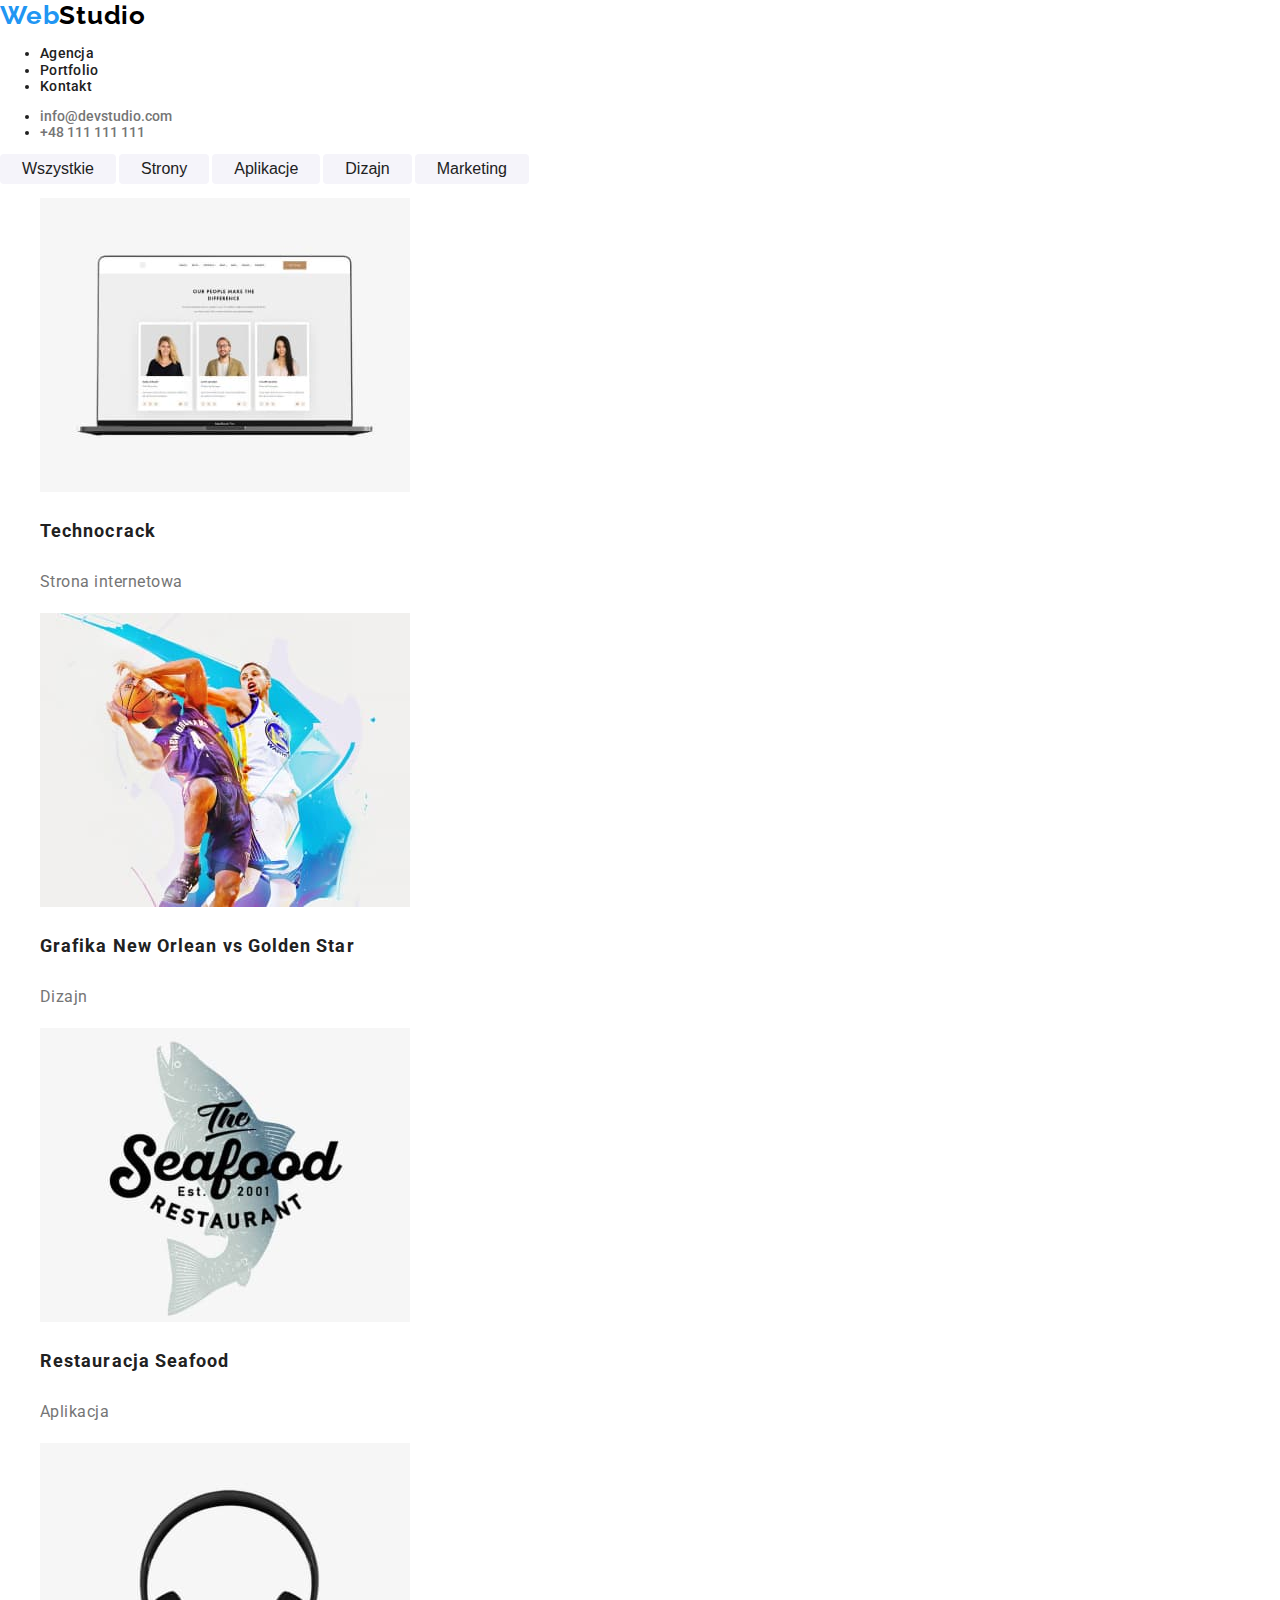
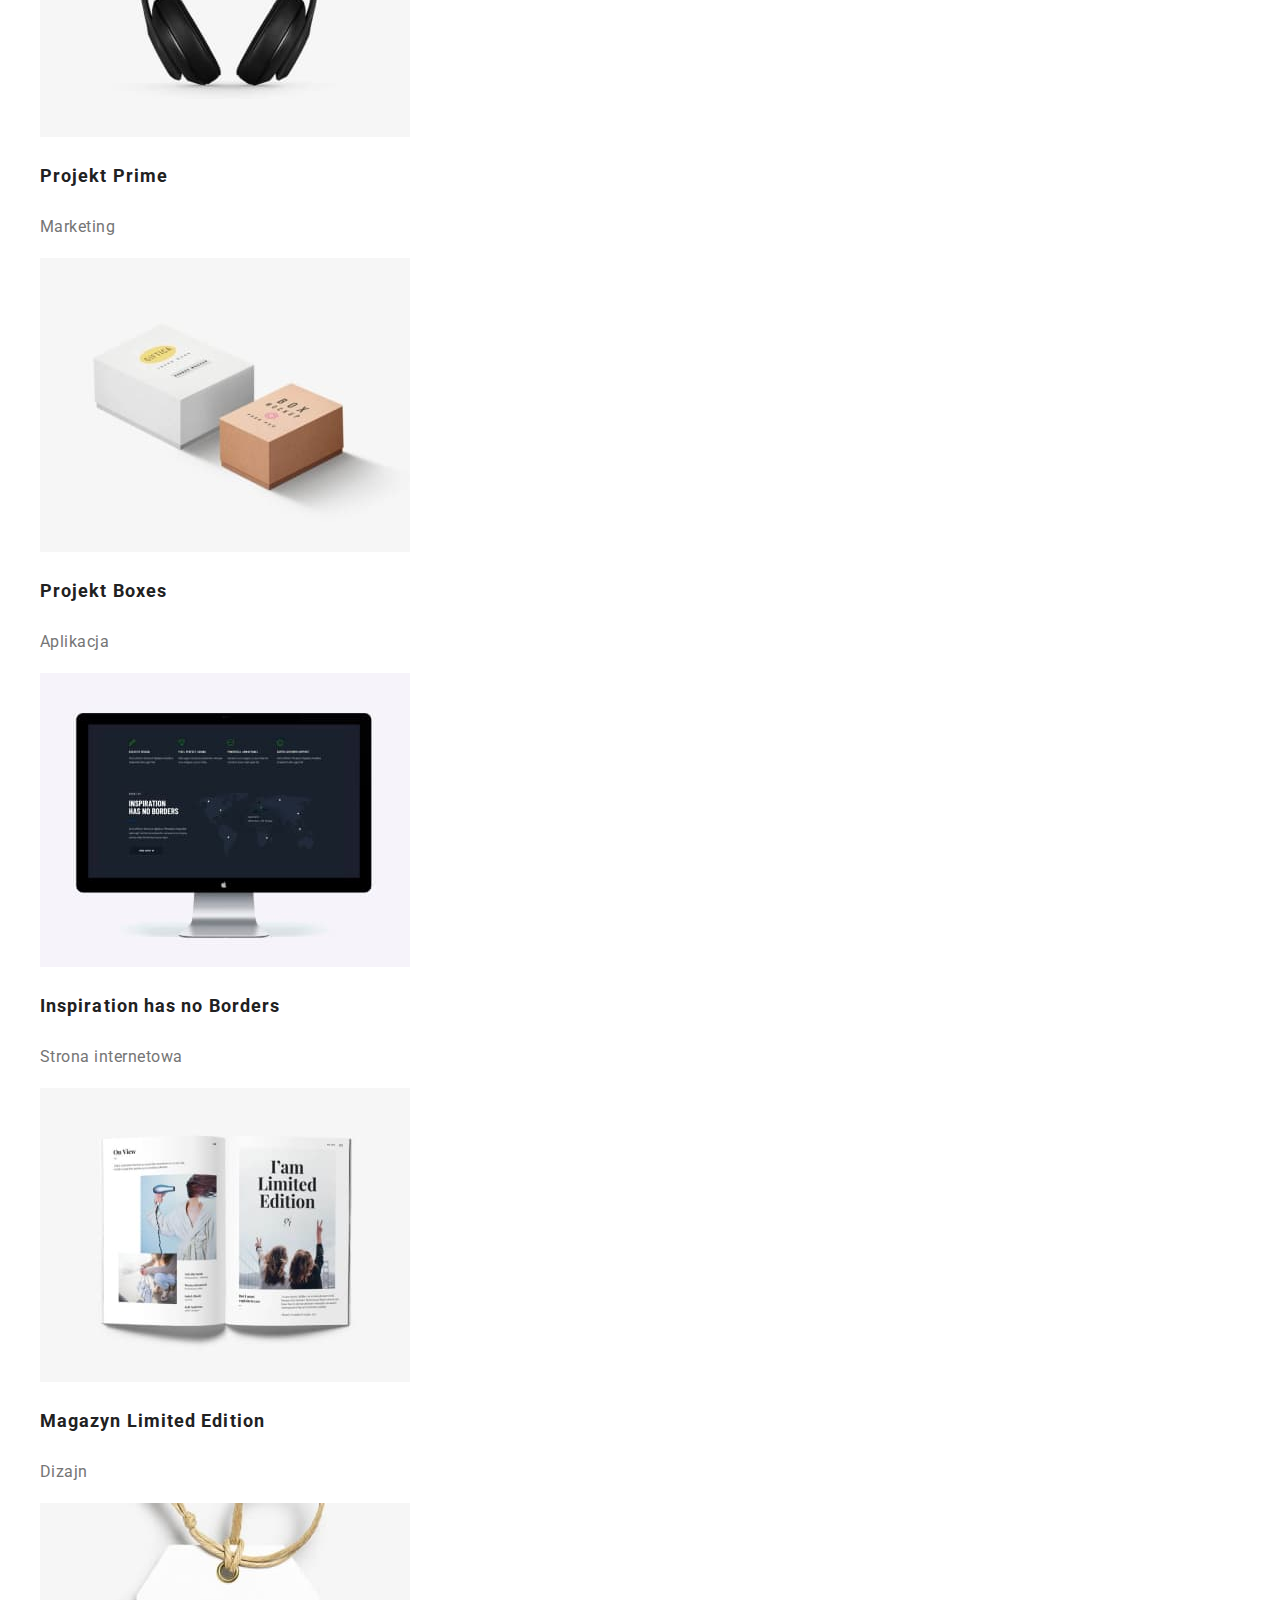
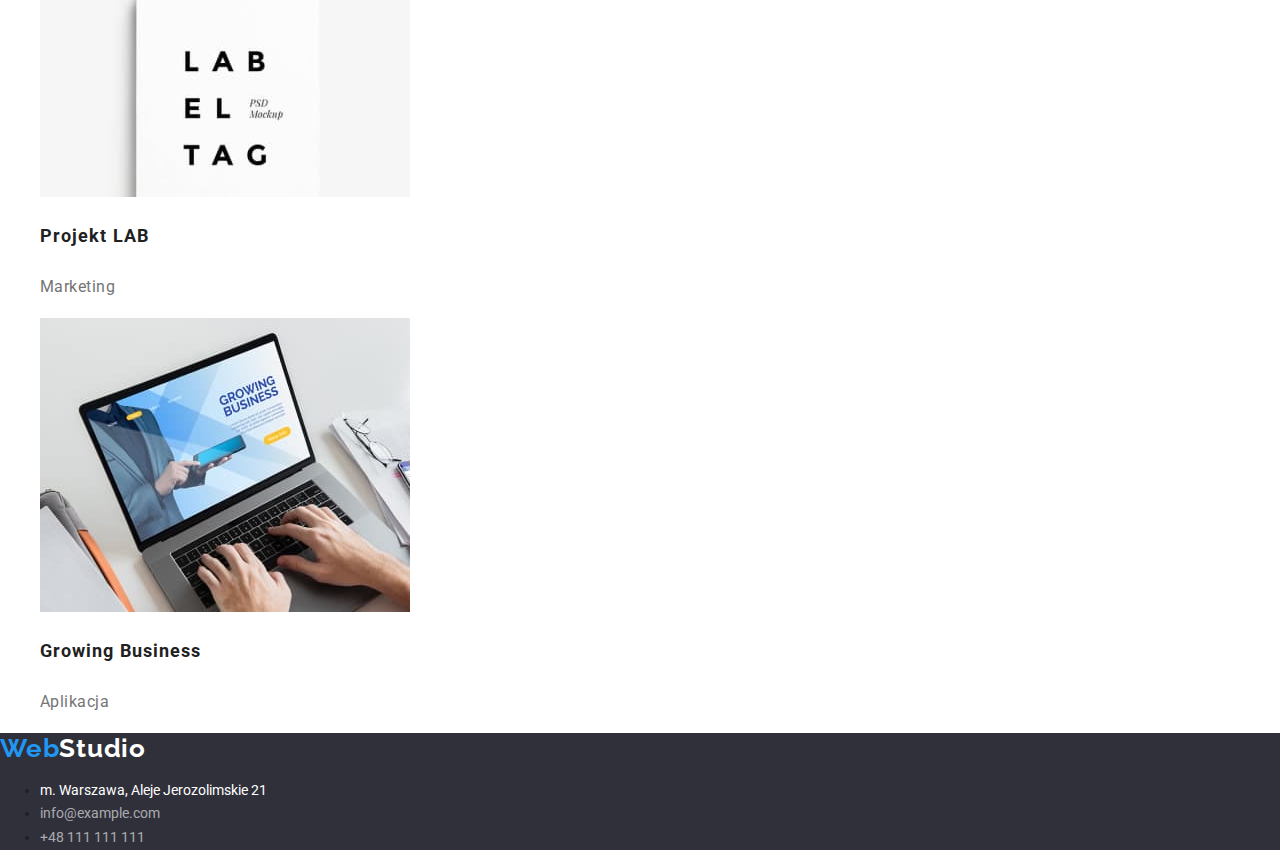
==== portfolio.html @ 12ef4d15 "feat: init hw3" ====
<!DOCTYPE html>
<html lang="pl">
  <head>
    <meta charset="UTF-8" />
    <meta http-equiv="X-UA-Compatible" content="IE=edge" />
    <meta name="viewport" content="width=device-width, initial-scale=1.0" />
    <link rel="preconnect" href="https://fonts.googleapis.com" />
    <link rel="preconnect" href="https://fonts.gstatic.com" crossorigin />
    <link
      href="https://fonts.googleapis.com/css2?family=Raleway:wght@700&family=Roboto:wght@400;500;700;900&display=swap"
      rel="stylesheet"
    />
    <link rel="stylesheet" href="css/styles.css" />
    <title>Studio</title>
  </head>
  <body>
    <header>
      <a class="logo-text" href="index.html"
        ><span class="logo-text-color">Web</span>Studio</a
      >
      <nav>
        <ul>
          <li><a class="main-nav-link" href="#">Agencja</a></li>
          <li>
            <a class="main-nav-link" href="./portfolio.html">Portfolio</a>
          </li>
          <li><a class="main-nav-link" href="#">Kontakt</a></li>
        </ul>
      </nav>
      <ul>
        <li>
          <a class="main-nav-contact-link" href="mailto:info@devstudio.com"
            >info@devstudio.com</a
          >
        </li>
        <li>
          <a class="main-nav-contact-link" href="tel:+48111111111"
            >+48 111 111 111</a
          >
        </li>
      </ul>
    </header>
    <main>
      <button class="button-style button-portfolio" type="button">
        Wszystkie
      </button>
      <button class="button-style button-portfolio" type="button">
        Strony
      </button>
      <button class="button-style button-portfolio" type="button">
        Aplikacje
      </button>
      <button class="button-style button-portfolio" type="button">
        Dizajn
      </button>
      <button class="button-style button-portfolio" type="button">
        Marketing
      </button>

      <figure>
        <img
          src="images/portfolio1.jpg"
          alt="Laptop z wyświetloną stroną internetową"
          width="370"
          height="294"
        />
        <figcaption>
          <p class="portfolio-card-title">Technocrack</p>
          <p class="portfolio-card-text">Strona internetowa</p>
        </figcaption>
      </figure>
      <figure>
        <img
          src="images/portfolio2.jpg"
          alt="Dwóch mężczyzn z piłką do koszykówki"
          width="370"
          height="294"
        />
        <figcaption>
          <p class="portfolio-card-title">Grafika New Orlean vs Golden Star</p>

          <p class="portfolio-card-text">Dizajn</p>
        </figcaption>
      </figure>
      <figure>
        <img
          src="images/portfolio3.jpg"
          alt="Logo z tekstem i obrazem ryby"
          width="370"
          height="294"
        />
        <figcaption>
          <p class="portfolio-card-title">Restauracja Seafood</p>

          <p class="portfolio-card-text">Aplikacja</p>
        </figcaption>
      </figure>
      <figure>
        <img
          src="images/portfolio4.jpg"
          alt="Słuchawki nauszne"
          width="370"
          height="294"
        />
        <figcaption>
          <p class="portfolio-card-title">Projekt Prime</p>
          <p class="portfolio-card-text">Marketing</p>
        </figcaption>
      </figure>
      <figure>
        <img
          src="images/portfolio5.jpg"
          alt="Dwa pudełka"
          width="370"
          height="294"
        />
        <figcaption>
          <p class="portfolio-card-title">Projekt Boxes</p>
          <p class="portfolio-card-text">Aplikacja</p>
        </figcaption>
      </figure>
      <figure>
        <img
          src="images/portfolio6.jpg"
          alt="Ekran komputera z wyświetloną stroną internetową"
          width="370"
          height="294"
        />
        <figcaption>
          <p class="portfolio-card-title">Inspiration has no Borders</p>

          <p class="portfolio-card-text">Strona internetowa</p>
        </figcaption>
      </figure>
      <figure>
        <img
          src="images/portfolio7.jpg"
          alt="Otwarty magazyn"
          width="370"
          height="294"
        />
        <figcaption>
          <p class="portfolio-card-title">Magazyn Limited Edition</p>

          <p class="portfolio-card-text">Dizajn</p>
        </figcaption>
      </figure>
      <figure>
        <img
          src="images/portfolio8.jpg"
          alt="Etykieta z napisem"
          width="370"
          height="294"
        />
        <figcaption>
          <p class="portfolio-card-title">Projekt LAB</p>

          <p class="portfolio-card-text">Marketing</p>
        </figcaption>
      </figure>
      <figure>
        <img
          src="images/portfolio9.jpg"
          alt="Człowiek pisze na laptopie"
          width="370"
          height="294"
        />
        <figcaption>
          <p class="portfolio-card-title">Growing Business</p>
          <p class="portfolio-card-text">Aplikacja</p>
        </figcaption>
      </figure>
    </main>
    <footer class="footer-section">
      <a class="logo-text footer-logo-text" href="index.html"
        ><span class="logo-text-color">Web</span>Studio</a
      >
      <address>
        <ul>
          <li>
            <a
              class="footer-links map-link"
              href="https://goo.gl/maps/DFV8Tzm6335KVXMM9"
              target="_blank"
              >m. Warszawa, Aleje Jerozolimskie 21</a
            >
          </li>
          <li>
            <a class="footer-links" href="mailto:info@example.com"
              >info@example.com</a
            >
          </li>
          <li>
            <a class="footer-links" href="tel:+48111111111">+48 111 111 111</a>
          </li>
        </ul>
      </address>
    </footer>
  </body>
</html>
---- css/styles.css ----
:root {
  --brand-color: #2196f3;
  --background-color: #2f303a;
  --text-color: #212121;
}

body {
  font-family: "Roboto", sans-serif;
  font-size: 14px;
  margin: 0;
  color: var(--text-color);
}

/* LOGO STYLE */

.logo-text {
  font-family: "Raleway";
  font-weight: 700;
  font-size: 26px;
  line-height: 1.2;
  letter-spacing: 0.03em;
  color: #000000;
  text-decoration: none;
}

.logo-text-color {
  color: var(--brand-color);
}

/* LINKS STYLE */

.main-nav-link {
  color: var(--text-color);
  text-decoration: none;
  font-weight: 500;
  font-size: 14px;
  line-height: 1.1;
  letter-spacing: 0.02em;
}

.main-nav-link:hover,
.main-nav-link:focus,
.main-nav-contact-link:hover,
.main-nav-contact-link:focus {
  color: var(--brand-color);
}

.main-nav-contact-link {
  color: #757575;
  font-weight: 500;
  text-decoration: none;
}

/* HERO SECTION */

.hero-section {
  background-color: var(--background-color);
}

/* BUTTON STYLE */

.button-style {
  border-radius: 4px;
  border: 0;
  font-size: 16px;
  color: var(--text-color);
  background: #f5f4fa;
}

.button-hero {
  box-shadow: 0px 4px 4px rgba(0, 0, 0, 0.15);
  padding: 10px 42px;
  font-weight: 700;
  line-height: 1.875;
  letter-spacing: 0.06em;
}

.button-portfolio {
  padding: 6px 22px;
  font-weight: 500;
}

.button-portfolio:hover,
.button-portfolio:focus,
.button-hero:hover,
.button-hero:focus {
  color: #ffffff;
  background: var(--brand-color);
  box-shadow: 0px 3px 1px rgba(0, 0, 0, 0.1), 0px 1px 2px rgba(0, 0, 0, 0.08),
    0px 2px 2px rgba(0, 0, 0, 0.12);
  cursor: pointer;
}

.portfolio-card-title {
  font-weight: 700;
  font-size: 18px;
  line-height: 2;
  letter-spacing: 0.06em;
  color: var(--text-color);
}

.portfolio-card-text {
  font-size: 16px;
  line-height: 1.875;
  letter-spacing: 0.03em;
  color: #757575;
}

/* MAIN SECTION */
.card-title {
  font-weight: 700;
  font-size: 14px;
  line-height: 1.14;
  letter-spacing: 0.03em;
  text-transform: uppercase;
  color: var(--text-color);
}

.card-text {
  line-height: 1.71;
  letter-spacing: 0.03em;
  color: #757575;
}

.hero-heading {
  font-weight: 900;
  font-size: 44px;
  line-height: 1.36;
  text-align: center;
  letter-spacing: 0.06em;
  text-transform: uppercase;
  color: #ffffff;
  width: 696px;
}

.section-heading {
  font-weight: 700;
  font-size: 36px;
  line-height: 1.16px;
  text-align: center;
  letter-spacing: 0.03em;
  color: var(--text-color);
}

.staff-section-heading {
  font-weight: 500;
  font-size: 16px;
  line-height: 1.1875;
  text-align: center;
  letter-spacing: 0.03em;
  color: var(--text-color);
}

.staff-section-text {
  font-size: 16px;
  line-height: 1.1875;
  text-align: center;
  letter-spacing: 0.03em;
  color: #757575;
}

/* FOOTER SECTION */

.footer-section {
  background-color: var(--background-color);
}

.footer-logo-text {
  color: #ffffff;
}

.footer-links {
  color: #ffffff99;
  text-decoration: none;
  font-style: normal;
  line-height: 1.7;
}

.footer-links:hover {
  color: #ffffff99;
  text-decoration: underline;
}

.map-link {
  color: #ffffff;
}
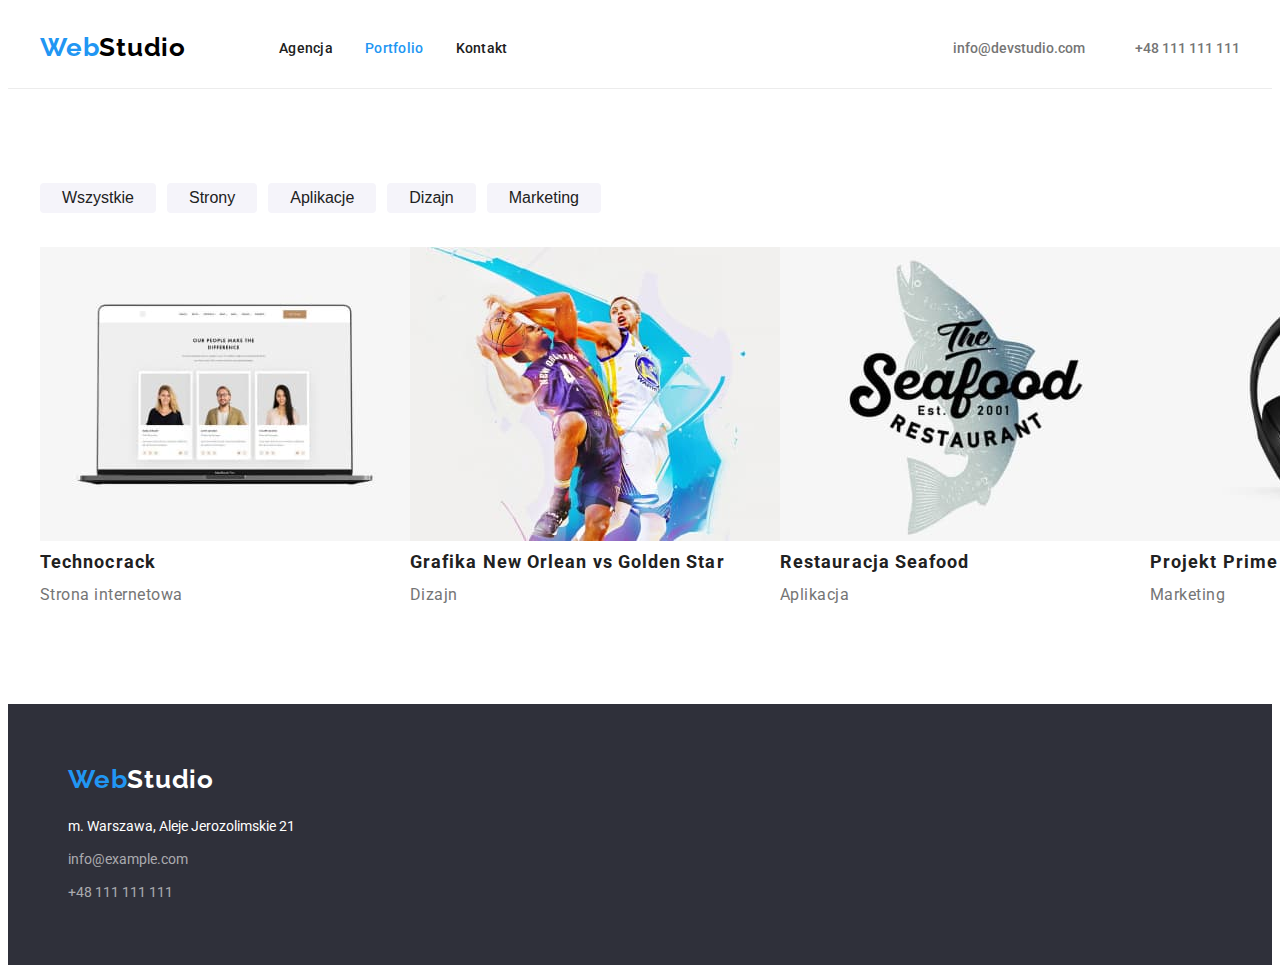
==== commit b7d836fd: "updated files" ====
--- a/portfolio.html
+++ b/portfolio.html
@@ -10,191 +10,225 @@
       href="https://fonts.googleapis.com/css2?family=Raleway:wght@700&family=Roboto:wght@400;500;700;900&display=swap"
       rel="stylesheet"
     />
+    <link
+      rel="stylesheet"
+      href="https://cdnjs.cloudflare.com/ajax/libs/modern-normalize/1.1.0/modern-normalize.min.css"
+      integrity="sha512-wpPYUAdjBVSE4KJnH1VR1HeZfpl1ub8YT/NKx4PuQ5NmX2tKuGu6U/JRp5y+Y8XG2tV+wKQpNHVUX03MfMFn9Q=="
+      crossorigin="anonymous"
+      referrerpolicy="no-referrer"
+    />
     <link rel="stylesheet" href="css/styles.css" />
     <title>Studio</title>
   </head>
   <body>
-    <header>
-      <a class="logo-text" href="index.html"
-        ><span class="logo-text-color">Web</span>Studio</a
-      >
-      <nav>
-        <ul>
-          <li><a class="main-nav-link" href="#">Agencja</a></li>
-          <li>
-            <a class="main-nav-link" href="./portfolio.html">Portfolio</a>
-          </li>
-          <li><a class="main-nav-link" href="#">Kontakt</a></li>
-        </ul>
-      </nav>
-      <ul>
-        <li>
-          <a class="main-nav-contact-link" href="mailto:info@devstudio.com"
-            >info@devstudio.com</a
-          >
-        </li>
-        <li>
-          <a class="main-nav-contact-link" href="tel:+48111111111"
-            >+48 111 111 111</a
-          >
-        </li>
-      </ul>
+    <header class="page-header">
+      <div class="container">
+        <div class="navbar">
+          <div class="navbar">
+            <a class="logo-text" href="./index.html"
+              ><span class="logo-text-color">Web</span>Studio</a
+            >
+            <nav>
+              <ul class="main-nav-list">
+                <li class="main-nav-item">
+                  <a class="main-nav-link" href="#./index.html">Agencja</a>
+                </li>
+                <li class="main-nav-item">
+                  <a class="main-nav-link active" href="./portfolio.html"
+                    >Portfolio</a
+                  >
+                </li>
+                <li class="main-nav-item">
+                  <a class="main-nav-link" href="#">Kontakt</a>
+                </li>
+              </ul>
+            </nav>
+          </div>
+
+          <ul class="contact-link-list">
+            <li class="contact-link-item">
+              <a class="main-nav-contact-link" href="mailto:info@devstudio.com"
+                >info@devstudio.com</a
+              >
+            </li>
+            <li class="contact-link-item">
+              <a class="main-nav-contact-link" href="tel:+48111111111"
+                >+48 111 111 111</a
+              >
+            </li>
+          </ul>
+        </div>
+      </div>
     </header>
     <main>
-      <button class="button-style button-portfolio" type="button">
-        Wszystkie
-      </button>
-      <button class="button-style button-portfolio" type="button">
-        Strony
-      </button>
-      <button class="button-style button-portfolio" type="button">
-        Aplikacje
-      </button>
-      <button class="button-style button-portfolio" type="button">
-        Dizajn
-      </button>
-      <button class="button-style button-portfolio" type="button">
-        Marketing
-      </button>
-
-      <figure>
-        <img
-          src="images/portfolio1.jpg"
-          alt="Laptop z wyświetloną stroną internetową"
-          width="370"
-          height="294"
-        />
-        <figcaption>
-          <p class="portfolio-card-title">Technocrack</p>
-          <p class="portfolio-card-text">Strona internetowa</p>
-        </figcaption>
-      </figure>
-      <figure>
-        <img
-          src="images/portfolio2.jpg"
-          alt="Dwóch mężczyzn z piłką do koszykówki"
-          width="370"
-          height="294"
-        />
-        <figcaption>
-          <p class="portfolio-card-title">Grafika New Orlean vs Golden Star</p>
-
-          <p class="portfolio-card-text">Dizajn</p>
-        </figcaption>
-      </figure>
-      <figure>
-        <img
-          src="images/portfolio3.jpg"
-          alt="Logo z tekstem i obrazem ryby"
-          width="370"
-          height="294"
-        />
-        <figcaption>
-          <p class="portfolio-card-title">Restauracja Seafood</p>
-
-          <p class="portfolio-card-text">Aplikacja</p>
-        </figcaption>
-      </figure>
-      <figure>
-        <img
-          src="images/portfolio4.jpg"
-          alt="Słuchawki nauszne"
-          width="370"
-          height="294"
-        />
-        <figcaption>
-          <p class="portfolio-card-title">Projekt Prime</p>
-          <p class="portfolio-card-text">Marketing</p>
-        </figcaption>
-      </figure>
-      <figure>
-        <img
-          src="images/portfolio5.jpg"
-          alt="Dwa pudełka"
-          width="370"
-          height="294"
-        />
-        <figcaption>
-          <p class="portfolio-card-title">Projekt Boxes</p>
-          <p class="portfolio-card-text">Aplikacja</p>
-        </figcaption>
-      </figure>
-      <figure>
-        <img
-          src="images/portfolio6.jpg"
-          alt="Ekran komputera z wyświetloną stroną internetową"
-          width="370"
-          height="294"
-        />
-        <figcaption>
-          <p class="portfolio-card-title">Inspiration has no Borders</p>
-
-          <p class="portfolio-card-text">Strona internetowa</p>
-        </figcaption>
-      </figure>
-      <figure>
-        <img
-          src="images/portfolio7.jpg"
-          alt="Otwarty magazyn"
-          width="370"
-          height="294"
-        />
-        <figcaption>
-          <p class="portfolio-card-title">Magazyn Limited Edition</p>
-
-          <p class="portfolio-card-text">Dizajn</p>
-        </figcaption>
-      </figure>
-      <figure>
-        <img
-          src="images/portfolio8.jpg"
-          alt="Etykieta z napisem"
-          width="370"
-          height="294"
-        />
-        <figcaption>
-          <p class="portfolio-card-title">Projekt LAB</p>
-
-          <p class="portfolio-card-text">Marketing</p>
-        </figcaption>
-      </figure>
-      <figure>
-        <img
-          src="images/portfolio9.jpg"
-          alt="Człowiek pisze na laptopie"
-          width="370"
-          height="294"
-        />
-        <figcaption>
-          <p class="portfolio-card-title">Growing Business</p>
-          <p class="portfolio-card-text">Aplikacja</p>
-        </figcaption>
-      </figure>
+      <section class="section portfolio">
+        <div class="container">
+          <div class="buttons">
+            <button class="button-style button-portfolio" type="button">
+              Wszystkie
+            </button>
+            <button class="button-style button-portfolio" type="button">
+              Strony
+            </button>
+            <button class="button-style button-portfolio" type="button">
+              Aplikacje
+            </button>
+            <button class="button-style button-portfolio" type="button">
+              Dizajn
+            </button>
+            <button class="button-style button-portfolio" type="button">
+              Marketing
+            </button>
+          </div>
+
+          <div class="portfolio-cards">
+            <figure>
+              <img
+                src="images/portfolio1.jpg"
+                alt="Laptop z wyświetloną stroną internetową"
+                width="370"
+                height="294"
+              />
+              <figcaption>
+                <p class="portfolio-card-title">Technocrack</p>
+                <p class="portfolio-card-text">Strona internetowa</p>
+              </figcaption>
+            </figure>
+            <figure>
+              <img
+                src="images/portfolio2.jpg"
+                alt="Dwóch mężczyzn z piłką do koszykówki"
+                width="370"
+                height="294"
+              />
+              <figcaption>
+                <p class="portfolio-card-title">
+                  Grafika New Orlean vs Golden Star
+                </p>
+
+                <p class="portfolio-card-text">Dizajn</p>
+              </figcaption>
+            </figure>
+            <figure>
+              <img
+                src="images/portfolio3.jpg"
+                alt="Logo z tekstem i obrazem ryby"
+                width="370"
+                height="294"
+              />
+              <figcaption>
+                <p class="portfolio-card-title">Restauracja Seafood</p>
+
+                <p class="portfolio-card-text">Aplikacja</p>
+              </figcaption>
+            </figure>
+            <figure>
+              <img
+                src="images/portfolio4.jpg"
+                alt="Słuchawki nauszne"
+                width="370"
+                height="294"
+              />
+              <figcaption>
+                <p class="portfolio-card-title">Projekt Prime</p>
+                <p class="portfolio-card-text">Marketing</p>
+              </figcaption>
+            </figure>
+            <figure>
+              <img
+                src="images/portfolio5.jpg"
+                alt="Dwa pudełka"
+                width="370"
+                height="294"
+              />
+              <figcaption>
+                <p class="portfolio-card-title">Projekt Boxes</p>
+                <p class="portfolio-card-text">Aplikacja</p>
+              </figcaption>
+            </figure>
+            <figure>
+              <img
+                src="images/portfolio6.jpg"
+                alt="Ekran komputera z wyświetloną stroną internetową"
+                width="370"
+                height="294"
+              />
+              <figcaption>
+                <p class="portfolio-card-title">Inspiration has no Borders</p>
+
+                <p class="portfolio-card-text">Strona internetowa</p>
+              </figcaption>
+            </figure>
+            <figure>
+              <img
+                src="images/portfolio7.jpg"
+                alt="Otwarty magazyn"
+                width="370"
+                height="294"
+              />
+              <figcaption>
+                <p class="portfolio-card-title">Magazyn Limited Edition</p>
+
+                <p class="portfolio-card-text">Dizajn</p>
+              </figcaption>
+            </figure>
+            <figure>
+              <img
+                src="images/portfolio8.jpg"
+                alt="Etykieta z napisem"
+                width="370"
+                height="294"
+              />
+              <figcaption>
+                <p class="portfolio-card-title">Projekt LAB</p>
+
+                <p class="portfolio-card-text">Marketing</p>
+              </figcaption>
+            </figure>
+            <figure>
+              <img
+                src="images/portfolio9.jpg"
+                alt="Człowiek pisze na laptopie"
+                width="370"
+                height="294"
+              />
+              <figcaption>
+                <p class="portfolio-card-title">Growing Business</p>
+                <p class="portfolio-card-text">Aplikacja</p>
+              </figcaption>
+            </figure>
+          </div>
+        </div>
+      </section>
     </main>
     <footer class="footer-section">
-      <a class="logo-text footer-logo-text" href="index.html"
-        ><span class="logo-text-color">Web</span>Studio</a
-      >
-      <address>
-        <ul>
-          <li>
-            <a
-              class="footer-links map-link"
-              href="https://goo.gl/maps/DFV8Tzm6335KVXMM9"
-              target="_blank"
-              >m. Warszawa, Aleje Jerozolimskie 21</a
-            >
-          </li>
-          <li>
-            <a class="footer-links" href="mailto:info@example.com"
-              >info@example.com</a
-            >
-          </li>
-          <li>
-            <a class="footer-links" href="tel:+48111111111">+48 111 111 111</a>
-          </li>
-        </ul>
-      </address>
+      <div class="container">
+        <a class="logo-text footer-logo-text" href="index.html"
+          ><span class="logo-text-color">Web</span>Studio</a
+        >
+        <address>
+          <ul>
+            <li class="footer-list-item">
+              <a
+                class="footer-links map-link"
+                href="https://goo.gl/maps/DFV8Tzm6335KVXMM9"
+                target="_blank"
+                >m. Warszawa, Aleje Jerozolimskie 21</a
+              >
+            </li>
+            <li class="footer-list-item">
+              <a class="footer-links" href="mailto:info@example.com"
+                >info@example.com</a
+              >
+            </li>
+            <li class="footer-list-item">
+              <a class="footer-links" href="tel:+48111111111"
+                >+48 111 111 111</a
+              >
+            </li>
+          </ul>
+        </address>
+      </div>
     </footer>
   </body>
 </html>
--- a/css/styles.css
+++ b/css/styles.css
@@ -2,13 +2,88 @@
   --brand-color: #2196f3;
   --background-color: #2f303a;
   --text-color: #212121;
+  --font-color-light-gray: #757575;
+  --color-light-gray: #f5f4fa;
 }
 
 body {
   font-family: "Roboto", sans-serif;
   font-size: 14px;
-  margin: 0;
-  color: var(--text-color);
+  color: var(--text-color);
+}
+
+ul {
+  list-style-type: none;
+  margin: 0;
+  padding: 0;
+}
+
+p {
+  margin: 0;
+}
+
+h1 {
+  margin: 0;
+}
+
+h2 {
+  margin-bottom: 50px;
+}
+
+.container {
+  width: 1200px;
+  margin: 0 auto;
+}
+
+.page-header {
+  border-bottom: 1px solid #ececec;
+  background-color: #fff;
+}
+
+.section {
+  padding: 94px 0;
+}
+
+/* FLEX */
+
+.navbar {
+  display: flex;
+  align-items: center;
+  justify-content: space-between;
+  height: 80px;
+}
+
+.flex-container {
+  display: flex;
+  background-color: red;
+}
+
+/* MAIN NAVIGATION LIST */
+
+.main-nav-list {
+  display: flex;
+}
+
+.main-nav-item {
+  margin-right: 32px;
+}
+
+.main-nav-item:last-child {
+  margin-right: 0;
+}
+
+/* CONTACT LINK IN MAIN NAVIGATION */
+
+.contact-link-list {
+  display: flex;
+}
+
+.contact-link-item {
+  margin-right: 50px;
+}
+
+.contact-link-item:last-child {
+  margin-right: 0;
 }
 
 /* LOGO STYLE */
@@ -21,6 +96,7 @@
   letter-spacing: 0.03em;
   color: #000000;
   text-decoration: none;
+  margin-right: 93px;
 }
 
 .logo-text-color {
@@ -38,6 +114,10 @@
   letter-spacing: 0.02em;
 }
 
+.active {
+  color: var(--brand-color);
+}
+
 .main-nav-link:hover,
 .main-nav-link:focus,
 .main-nav-contact-link:hover,
@@ -46,7 +126,7 @@
 }
 
 .main-nav-contact-link {
-  color: #757575;
+  color: var(--font-color-light-gray);
   font-weight: 500;
   text-decoration: none;
 }
@@ -55,6 +135,24 @@
 
 .hero-section {
   background-color: var(--background-color);
+  padding: 200px;
+}
+
+.hero-heading {
+  font-weight: 900;
+  font-size: 44px;
+  line-height: 1.36;
+  text-align: center;
+  letter-spacing: 0.06em;
+  text-transform: uppercase;
+  color: #ffffff;
+  width: 696px;
+  margin: 0 auto;
+  margin-bottom: 50px;
+}
+
+.hero-section .container {
+  text-align: center;
 }
 
 /* BUTTON STYLE */
@@ -64,7 +162,7 @@
   border: 0;
   font-size: 16px;
   color: var(--text-color);
-  background: #f5f4fa;
+  background: var(--color-light-gray);
 }
 
 .button-hero {
@@ -75,9 +173,18 @@
   letter-spacing: 0.06em;
 }
 
+.buttons {
+  margin-bottom: 34px;
+}
+
 .button-portfolio {
   padding: 6px 22px;
   font-weight: 500;
+  margin-right: 8px;
+}
+
+.button-portfolio:last-child {
+  margin-right: 0;
 }
 
 .button-portfolio:hover,
@@ -91,6 +198,13 @@
   cursor: pointer;
 }
 
+/* PORTFOLIO */
+
+.portfolio-cards {
+  display: flex;
+  justify-content: space-between;
+}
+
 .portfolio-card-title {
   font-weight: 700;
   font-size: 18px;
@@ -103,10 +217,21 @@
   font-size: 16px;
   line-height: 1.875;
   letter-spacing: 0.03em;
-  color: #757575;
+  color: var(--font-color-light-gray);
 }
 
 /* MAIN SECTION */
+
+.text-cards {
+  display: flex;
+  justify-content: space-between;
+  margin-bottom: 94px;
+}
+
+.text-card {
+  margin-right: 30px;
+}
+
 .card-title {
   font-weight: 700;
   font-size: 14px;
@@ -119,18 +244,24 @@
 .card-text {
   line-height: 1.71;
   letter-spacing: 0.03em;
-  color: #757575;
-}
-
-.hero-heading {
-  font-weight: 900;
-  font-size: 44px;
-  line-height: 1.36;
-  text-align: center;
-  letter-spacing: 0.06em;
-  text-transform: uppercase;
-  color: #ffffff;
-  width: 696px;
+  color: var(--font-color-light-gray);
+}
+
+.img-cards {
+  display: flex;
+  justify-content: space-between;
+}
+
+/* .img-card-items {
+  margin: 0;
+} */
+
+figure {
+  margin: 0;
+}
+
+.no-gap {
+  display: block;
 }
 
 .section-heading {
@@ -140,6 +271,29 @@
   text-align: center;
   letter-spacing: 0.03em;
   color: var(--text-color);
+}
+
+.staff {
+  background-color: var(--color-light-gray);
+}
+
+.staff-cards {
+  display: flex;
+  justify-content: space-between;
+}
+
+.staff-card-item {
+  box-shadow: 0px 1px 3px rgba(0, 0, 0, 0.12), 0px 1px 1px rgba(0, 0, 0, 0.14),
+    0px 2px 1px rgba(0, 0, 0, 0.2);
+  border-radius: 0px 0px 4px 4px;
+}
+
+.staff-card-item figcaption {
+  padding: 30px;
+}
+
+.staff-card-item h3 {
+  margin-bottom: 10px;
 }
 
 .staff-section-heading {
@@ -156,17 +310,28 @@
   line-height: 1.1875;
   text-align: center;
   letter-spacing: 0.03em;
-  color: #757575;
+  color: var(--font-color-light-gray);
 }
 
 /* FOOTER SECTION */
 
 .footer-section {
   background-color: var(--background-color);
+  padding: 60px;
 }
 
 .footer-logo-text {
   color: #ffffff;
+  display: block;
+  margin-bottom: 20px;
+}
+
+.footer-list-item {
+  margin-bottom: 9px;
+}
+
+.footer-list-item:last-child {
+  margin-bottom: 0;
 }
 
 .footer-links {
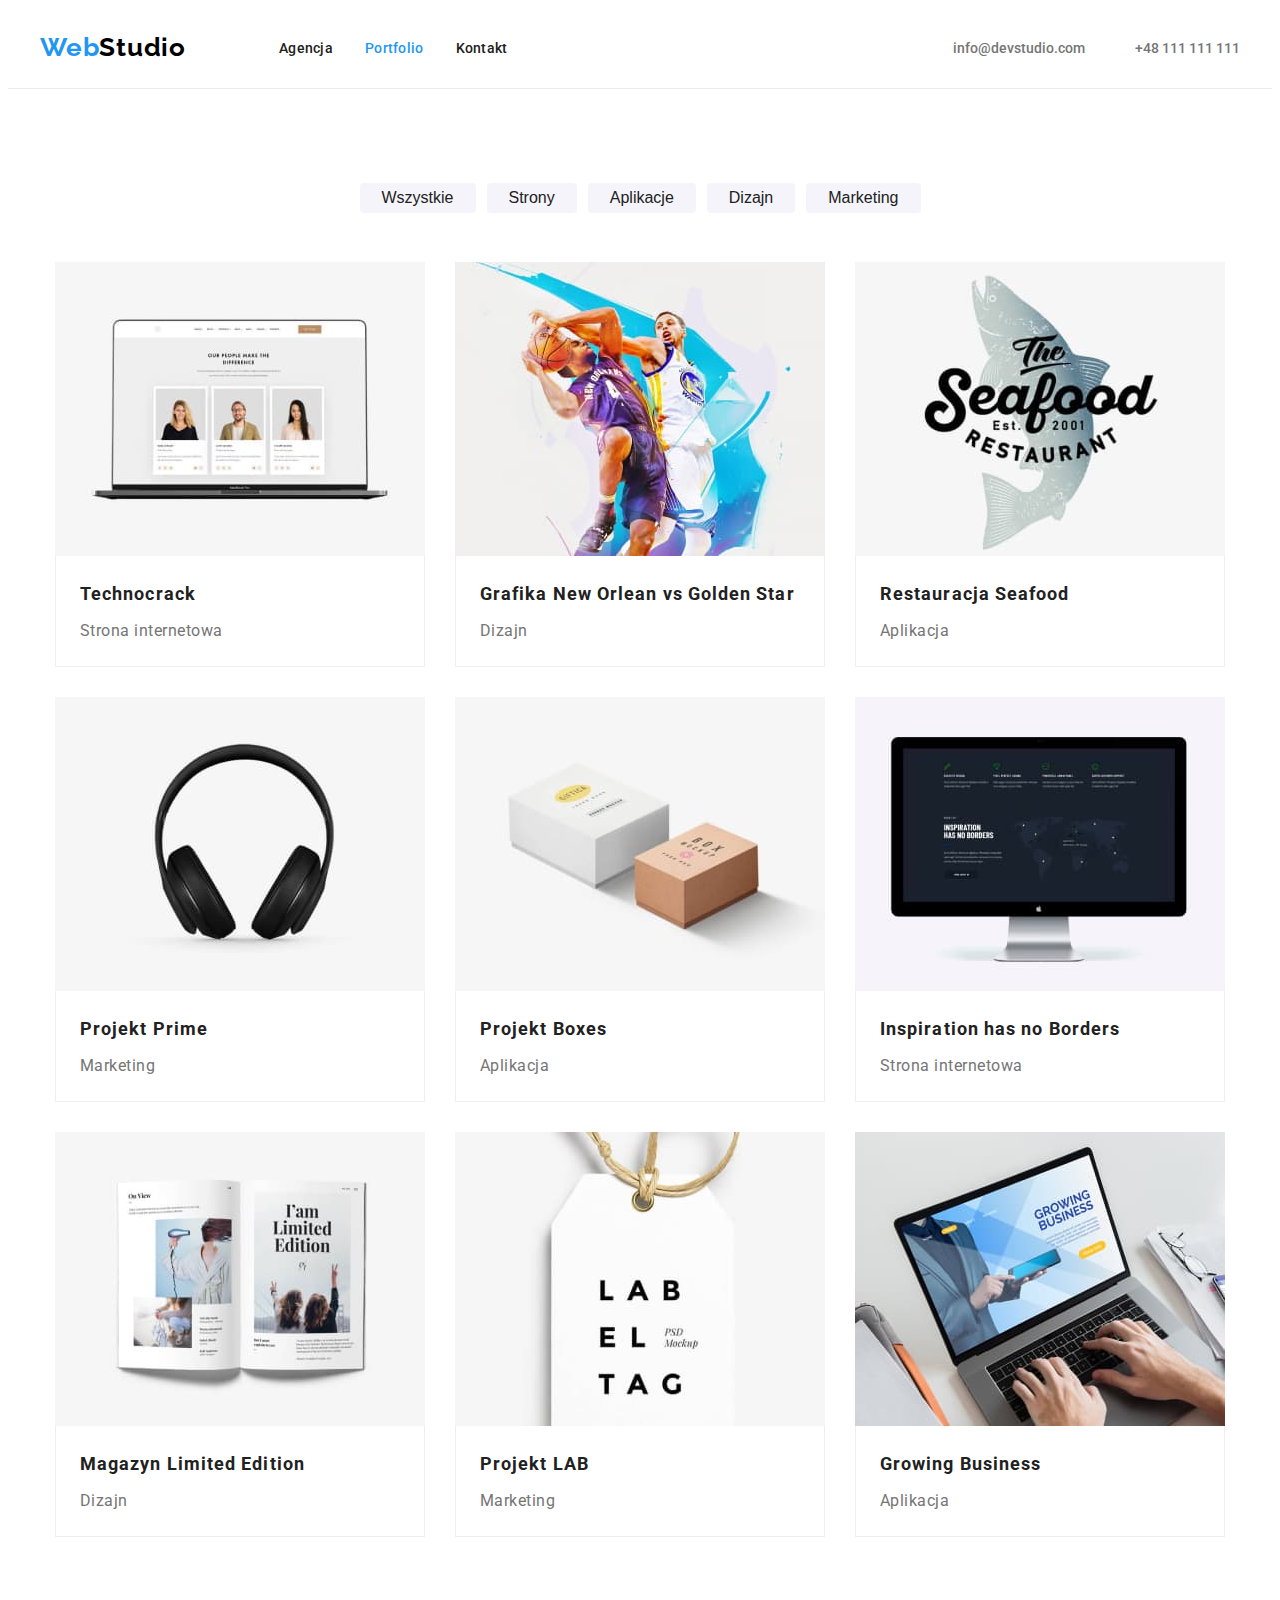
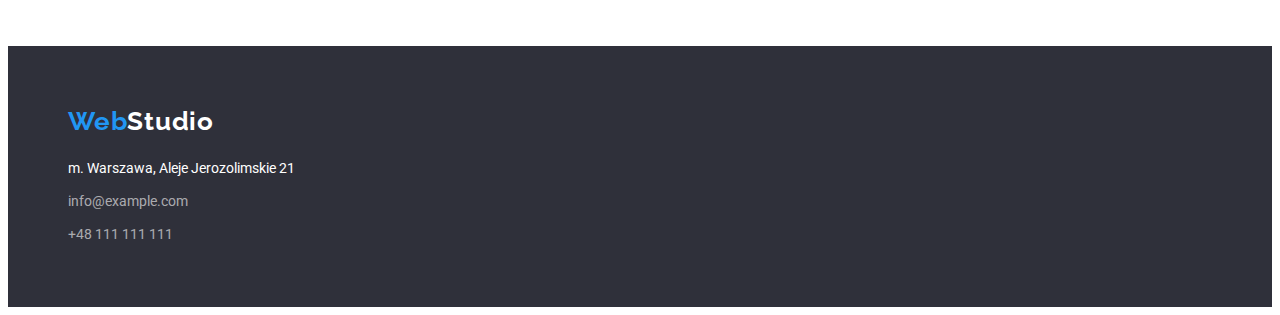
==== commit 43eb458f: "added flex to portoflio and updated styles, homepage" ====
--- a/portfolio.html
+++ b/portfolio.html
@@ -82,26 +82,28 @@
           </div>
 
           <div class="portfolio-cards">
-            <figure>
-              <img
+            <figure class="portfolio-card-item">
+              <img
+                class="no-gap"
                 src="images/portfolio1.jpg"
                 alt="Laptop z wyświetloną stroną internetową"
                 width="370"
                 height="294"
               />
-              <figcaption>
+              <figcaption class="portfolio-card-caption">
                 <p class="portfolio-card-title">Technocrack</p>
                 <p class="portfolio-card-text">Strona internetowa</p>
               </figcaption>
             </figure>
-            <figure>
-              <img
+            <figure class="portfolio-card-item">
+              <img
+                class="no-gap"
                 src="images/portfolio2.jpg"
                 alt="Dwóch mężczyzn z piłką do koszykówki"
                 width="370"
                 height="294"
               />
-              <figcaption>
+              <figcaption class="portfolio-card-caption">
                 <p class="portfolio-card-title">
                   Grafika New Orlean vs Golden Star
                 </p>
@@ -109,90 +111,97 @@
                 <p class="portfolio-card-text">Dizajn</p>
               </figcaption>
             </figure>
-            <figure>
-              <img
+            <figure class="portfolio-card-item">
+              <img
+                class="no-gap"
                 src="images/portfolio3.jpg"
                 alt="Logo z tekstem i obrazem ryby"
                 width="370"
                 height="294"
               />
-              <figcaption>
+              <figcaption class="portfolio-card-caption">
                 <p class="portfolio-card-title">Restauracja Seafood</p>
 
                 <p class="portfolio-card-text">Aplikacja</p>
               </figcaption>
             </figure>
-            <figure>
-              <img
+            <figure class="portfolio-card-item">
+              <img
+                class="no-gap"
                 src="images/portfolio4.jpg"
                 alt="Słuchawki nauszne"
                 width="370"
                 height="294"
               />
-              <figcaption>
+              <figcaption class="portfolio-card-caption">
                 <p class="portfolio-card-title">Projekt Prime</p>
                 <p class="portfolio-card-text">Marketing</p>
               </figcaption>
             </figure>
-            <figure>
-              <img
+            <figure class="portfolio-card-item">
+              <img
+                class="no-gap"
                 src="images/portfolio5.jpg"
                 alt="Dwa pudełka"
                 width="370"
                 height="294"
               />
-              <figcaption>
+              <figcaption class="portfolio-card-caption">
                 <p class="portfolio-card-title">Projekt Boxes</p>
                 <p class="portfolio-card-text">Aplikacja</p>
               </figcaption>
             </figure>
-            <figure>
-              <img
+            <figure class="portfolio-card-item">
+              <img
+                class="no-gap"
                 src="images/portfolio6.jpg"
                 alt="Ekran komputera z wyświetloną stroną internetową"
                 width="370"
                 height="294"
               />
-              <figcaption>
+              <figcaption class="portfolio-card-caption">
                 <p class="portfolio-card-title">Inspiration has no Borders</p>
 
                 <p class="portfolio-card-text">Strona internetowa</p>
               </figcaption>
             </figure>
-            <figure>
-              <img
+            <figure class="portfolio-card-item">
+              <img
+                class="no-gap"
                 src="images/portfolio7.jpg"
                 alt="Otwarty magazyn"
                 width="370"
                 height="294"
               />
-              <figcaption>
+              <figcaption class="portfolio-card-caption">
                 <p class="portfolio-card-title">Magazyn Limited Edition</p>
 
                 <p class="portfolio-card-text">Dizajn</p>
               </figcaption>
             </figure>
-            <figure>
-              <img
+            <figure class="portfolio-card-item">
+              <img
+                class="no-gap"
                 src="images/portfolio8.jpg"
                 alt="Etykieta z napisem"
                 width="370"
                 height="294"
               />
-              <figcaption>
+              <figcaption class="portfolio-card-caption">
                 <p class="portfolio-card-title">Projekt LAB</p>
 
                 <p class="portfolio-card-text">Marketing</p>
               </figcaption>
             </figure>
-            <figure>
-              <img
+            <figure class="portfolio-card-item">
+              <img
+                class="no-gap"
                 src="images/portfolio9.jpg"
                 alt="Człowiek pisze na laptopie"
                 width="370"
                 height="294"
               />
-              <figcaption>
+              <figcaption class="portfolio-card-caption">
                 <p class="portfolio-card-title">Growing Business</p>
                 <p class="portfolio-card-text">Aplikacja</p>
               </figcaption>
--- a/css/styles.css
+++ b/css/styles.css
@@ -175,6 +175,7 @@
 
 .buttons {
   margin-bottom: 34px;
+  text-align: center;
 }
 
 .button-portfolio {
@@ -202,7 +203,23 @@
 
 .portfolio-cards {
   display: flex;
-  justify-content: space-between;
+  flex-wrap: wrap;
+  margin: 0 auto;
+}
+
+.portfolio-card-item {
+  margin: 15px;
+}
+
+.portfolio-card-caption {
+  padding: 20px 24px;
+  border-right: 1px solid #eeeeee;
+  border-bottom: 1px solid #eeeeee;
+  border-left: 1px solid #eeeeee;
+}
+
+.portfolio-card-caption p:first-child {
+  margin-bottom: 4px;
 }
 
 .portfolio-card-title {
@@ -256,7 +273,8 @@
   margin: 0;
 } */
 
-figure {
+figure.img-card-item,
+figure.staff-card-item {
   margin: 0;
 }
 
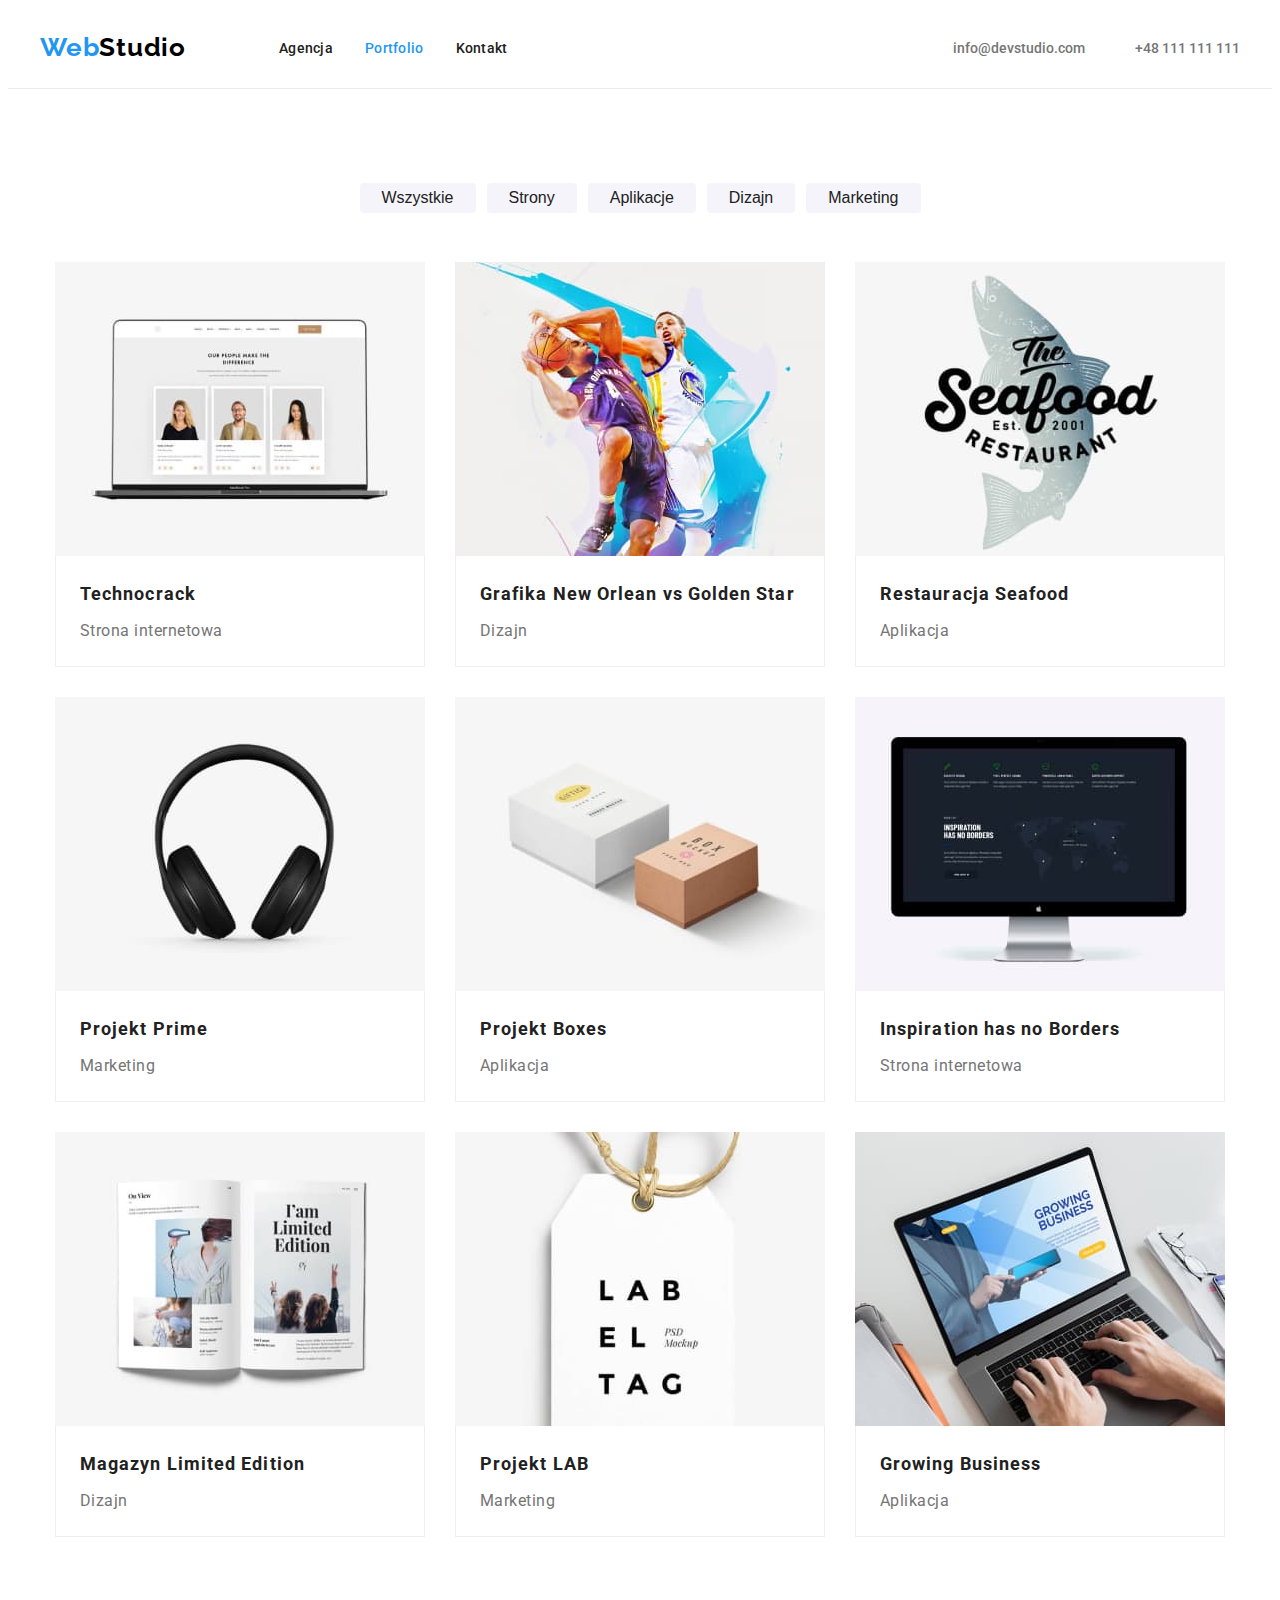
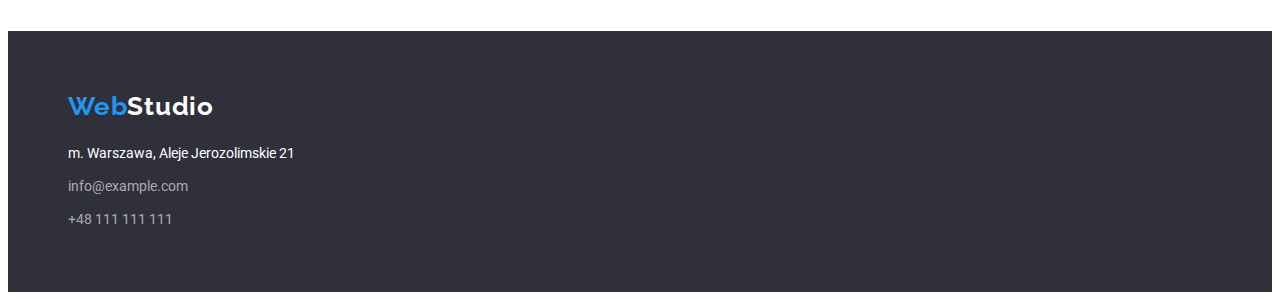
==== commit 799c245c: "updated files - hero section" ====
--- a/portfolio.html
+++ b/portfolio.html
@@ -61,154 +61,152 @@
       </div>
     </header>
     <main>
-      <section class="section portfolio">
-        <div class="container">
-          <div class="buttons">
-            <button class="button-style button-portfolio" type="button">
-              Wszystkie
-            </button>
-            <button class="button-style button-portfolio" type="button">
-              Strony
-            </button>
-            <button class="button-style button-portfolio" type="button">
-              Aplikacje
-            </button>
-            <button class="button-style button-portfolio" type="button">
-              Dizajn
-            </button>
-            <button class="button-style button-portfolio" type="button">
-              Marketing
-            </button>
-          </div>
-
-          <div class="portfolio-cards">
-            <figure class="portfolio-card-item">
-              <img
-                class="no-gap"
-                src="images/portfolio1.jpg"
-                alt="Laptop z wyświetloną stroną internetową"
-                width="370"
-                height="294"
-              />
-              <figcaption class="portfolio-card-caption">
-                <p class="portfolio-card-title">Technocrack</p>
-                <p class="portfolio-card-text">Strona internetowa</p>
-              </figcaption>
-            </figure>
-            <figure class="portfolio-card-item">
-              <img
-                class="no-gap"
-                src="images/portfolio2.jpg"
-                alt="Dwóch mężczyzn z piłką do koszykówki"
-                width="370"
-                height="294"
-              />
-              <figcaption class="portfolio-card-caption">
-                <p class="portfolio-card-title">
-                  Grafika New Orlean vs Golden Star
-                </p>
-
-                <p class="portfolio-card-text">Dizajn</p>
-              </figcaption>
-            </figure>
-            <figure class="portfolio-card-item">
-              <img
-                class="no-gap"
-                src="images/portfolio3.jpg"
-                alt="Logo z tekstem i obrazem ryby"
-                width="370"
-                height="294"
-              />
-              <figcaption class="portfolio-card-caption">
-                <p class="portfolio-card-title">Restauracja Seafood</p>
-
-                <p class="portfolio-card-text">Aplikacja</p>
-              </figcaption>
-            </figure>
-            <figure class="portfolio-card-item">
-              <img
-                class="no-gap"
-                src="images/portfolio4.jpg"
-                alt="Słuchawki nauszne"
-                width="370"
-                height="294"
-              />
-              <figcaption class="portfolio-card-caption">
-                <p class="portfolio-card-title">Projekt Prime</p>
-                <p class="portfolio-card-text">Marketing</p>
-              </figcaption>
-            </figure>
-            <figure class="portfolio-card-item">
-              <img
-                class="no-gap"
-                src="images/portfolio5.jpg"
-                alt="Dwa pudełka"
-                width="370"
-                height="294"
-              />
-              <figcaption class="portfolio-card-caption">
-                <p class="portfolio-card-title">Projekt Boxes</p>
-                <p class="portfolio-card-text">Aplikacja</p>
-              </figcaption>
-            </figure>
-            <figure class="portfolio-card-item">
-              <img
-                class="no-gap"
-                src="images/portfolio6.jpg"
-                alt="Ekran komputera z wyświetloną stroną internetową"
-                width="370"
-                height="294"
-              />
-              <figcaption class="portfolio-card-caption">
-                <p class="portfolio-card-title">Inspiration has no Borders</p>
-
-                <p class="portfolio-card-text">Strona internetowa</p>
-              </figcaption>
-            </figure>
-            <figure class="portfolio-card-item">
-              <img
-                class="no-gap"
-                src="images/portfolio7.jpg"
-                alt="Otwarty magazyn"
-                width="370"
-                height="294"
-              />
-              <figcaption class="portfolio-card-caption">
-                <p class="portfolio-card-title">Magazyn Limited Edition</p>
-
-                <p class="portfolio-card-text">Dizajn</p>
-              </figcaption>
-            </figure>
-            <figure class="portfolio-card-item">
-              <img
-                class="no-gap"
-                src="images/portfolio8.jpg"
-                alt="Etykieta z napisem"
-                width="370"
-                height="294"
-              />
-              <figcaption class="portfolio-card-caption">
-                <p class="portfolio-card-title">Projekt LAB</p>
-
-                <p class="portfolio-card-text">Marketing</p>
-              </figcaption>
-            </figure>
-            <figure class="portfolio-card-item">
-              <img
-                class="no-gap"
-                src="images/portfolio9.jpg"
-                alt="Człowiek pisze na laptopie"
-                width="370"
-                height="294"
-              />
-              <figcaption class="portfolio-card-caption">
-                <p class="portfolio-card-title">Growing Business</p>
-                <p class="portfolio-card-text">Aplikacja</p>
-              </figcaption>
-            </figure>
-          </div>
+      <div class="section container">
+        <div class="buttons">
+          <button class="button-style button-portfolio" type="button">
+            Wszystkie
+          </button>
+          <button class="button-style button-portfolio" type="button">
+            Strony
+          </button>
+          <button class="button-style button-portfolio" type="button">
+            Aplikacje
+          </button>
+          <button class="button-style button-portfolio" type="button">
+            Dizajn
+          </button>
+          <button class="button-style button-portfolio" type="button">
+            Marketing
+          </button>
         </div>
-      </section>
+
+        <div class="portfolio-cards">
+          <figure class="portfolio-card-item">
+            <img
+              class="no-gap"
+              src="images/portfolio1.jpg"
+              alt="Laptop z wyświetloną stroną internetową"
+              width="370"
+              height="294"
+            />
+            <figcaption class="portfolio-card-caption">
+              <p class="portfolio-card-title">Technocrack</p>
+              <p class="portfolio-card-text">Strona internetowa</p>
+            </figcaption>
+          </figure>
+          <figure class="portfolio-card-item">
+            <img
+              class="no-gap"
+              src="images/portfolio2.jpg"
+              alt="Dwóch mężczyzn z piłką do koszykówki"
+              width="370"
+              height="294"
+            />
+            <figcaption class="portfolio-card-caption">
+              <p class="portfolio-card-title">
+                Grafika New Orlean vs Golden Star
+              </p>
+
+              <p class="portfolio-card-text">Dizajn</p>
+            </figcaption>
+          </figure>
+          <figure class="portfolio-card-item">
+            <img
+              class="no-gap"
+              src="images/portfolio3.jpg"
+              alt="Logo z tekstem i obrazem ryby"
+              width="370"
+              height="294"
+            />
+            <figcaption class="portfolio-card-caption">
+              <p class="portfolio-card-title">Restauracja Seafood</p>
+
+              <p class="portfolio-card-text">Aplikacja</p>
+            </figcaption>
+          </figure>
+          <figure class="portfolio-card-item">
+            <img
+              class="no-gap"
+              src="images/portfolio4.jpg"
+              alt="Słuchawki nauszne"
+              width="370"
+              height="294"
+            />
+            <figcaption class="portfolio-card-caption">
+              <p class="portfolio-card-title">Projekt Prime</p>
+              <p class="portfolio-card-text">Marketing</p>
+            </figcaption>
+          </figure>
+          <figure class="portfolio-card-item">
+            <img
+              class="no-gap"
+              src="images/portfolio5.jpg"
+              alt="Dwa pudełka"
+              width="370"
+              height="294"
+            />
+            <figcaption class="portfolio-card-caption">
+              <p class="portfolio-card-title">Projekt Boxes</p>
+              <p class="portfolio-card-text">Aplikacja</p>
+            </figcaption>
+          </figure>
+          <figure class="portfolio-card-item">
+            <img
+              class="no-gap"
+              src="images/portfolio6.jpg"
+              alt="Ekran komputera z wyświetloną stroną internetową"
+              width="370"
+              height="294"
+            />
+            <figcaption class="portfolio-card-caption">
+              <p class="portfolio-card-title">Inspiration has no Borders</p>
+
+              <p class="portfolio-card-text">Strona internetowa</p>
+            </figcaption>
+          </figure>
+          <figure class="portfolio-card-item">
+            <img
+              class="no-gap"
+              src="images/portfolio7.jpg"
+              alt="Otwarty magazyn"
+              width="370"
+              height="294"
+            />
+            <figcaption class="portfolio-card-caption">
+              <p class="portfolio-card-title">Magazyn Limited Edition</p>
+
+              <p class="portfolio-card-text">Dizajn</p>
+            </figcaption>
+          </figure>
+          <figure class="portfolio-card-item">
+            <img
+              class="no-gap"
+              src="images/portfolio8.jpg"
+              alt="Etykieta z napisem"
+              width="370"
+              height="294"
+            />
+            <figcaption class="portfolio-card-caption">
+              <p class="portfolio-card-title">Projekt LAB</p>
+
+              <p class="portfolio-card-text">Marketing</p>
+            </figcaption>
+          </figure>
+          <figure class="portfolio-card-item">
+            <img
+              class="no-gap"
+              src="images/portfolio9.jpg"
+              alt="Człowiek pisze na laptopie"
+              width="370"
+              height="294"
+            />
+            <figcaption class="portfolio-card-caption">
+              <p class="portfolio-card-title">Growing Business</p>
+              <p class="portfolio-card-text">Aplikacja</p>
+            </figcaption>
+          </figure>
+        </div>
+      </div>
     </main>
     <footer class="footer-section">
       <div class="container">
--- a/css/styles.css
+++ b/css/styles.css
@@ -26,10 +26,6 @@
   margin: 0;
 }
 
-h2 {
-  margin-bottom: 50px;
-}
-
 .container {
   width: 1200px;
   margin: 0 auto;
@@ -44,7 +40,7 @@
   padding: 94px 0;
 }
 
-/* FLEX */
+/* MAIN NAVIGATION LIST */
 
 .navbar {
   display: flex;
@@ -52,13 +48,6 @@
   justify-content: space-between;
   height: 80px;
 }
-
-.flex-container {
-  display: flex;
-  background-color: red;
-}
-
-/* MAIN NAVIGATION LIST */
 
 .main-nav-list {
   display: flex;
@@ -135,7 +124,7 @@
 
 .hero-section {
   background-color: var(--background-color);
-  padding: 200px;
+  padding: 200px 0;
 }
 
 .hero-heading {
@@ -205,10 +194,23 @@
   display: flex;
   flex-wrap: wrap;
   margin: 0 auto;
+  justify-content: center;
 }
 
 .portfolio-card-item {
   margin: 15px;
+}
+
+.portfolio-card-item:nth-of-type(3n + 1) {
+  margin-left: 0;
+}
+
+.portfolio-card-item:nth-of-type(3n) {
+  margin-right: 0;
+}
+
+.portfolio-card-item:nth-last-of-type(-n + 3) {
+  margin-bottom: 0;
 }
 
 .portfolio-card-caption {
@@ -249,6 +251,10 @@
   margin-right: 30px;
 }
 
+.text-card:last-child {
+  margin-right: 0;
+}
+
 .card-title {
   font-weight: 700;
   font-size: 14px;
@@ -289,6 +295,7 @@
   text-align: center;
   letter-spacing: 0.03em;
   color: var(--text-color);
+  margin-bottom: 50px;
 }
 
 .staff {
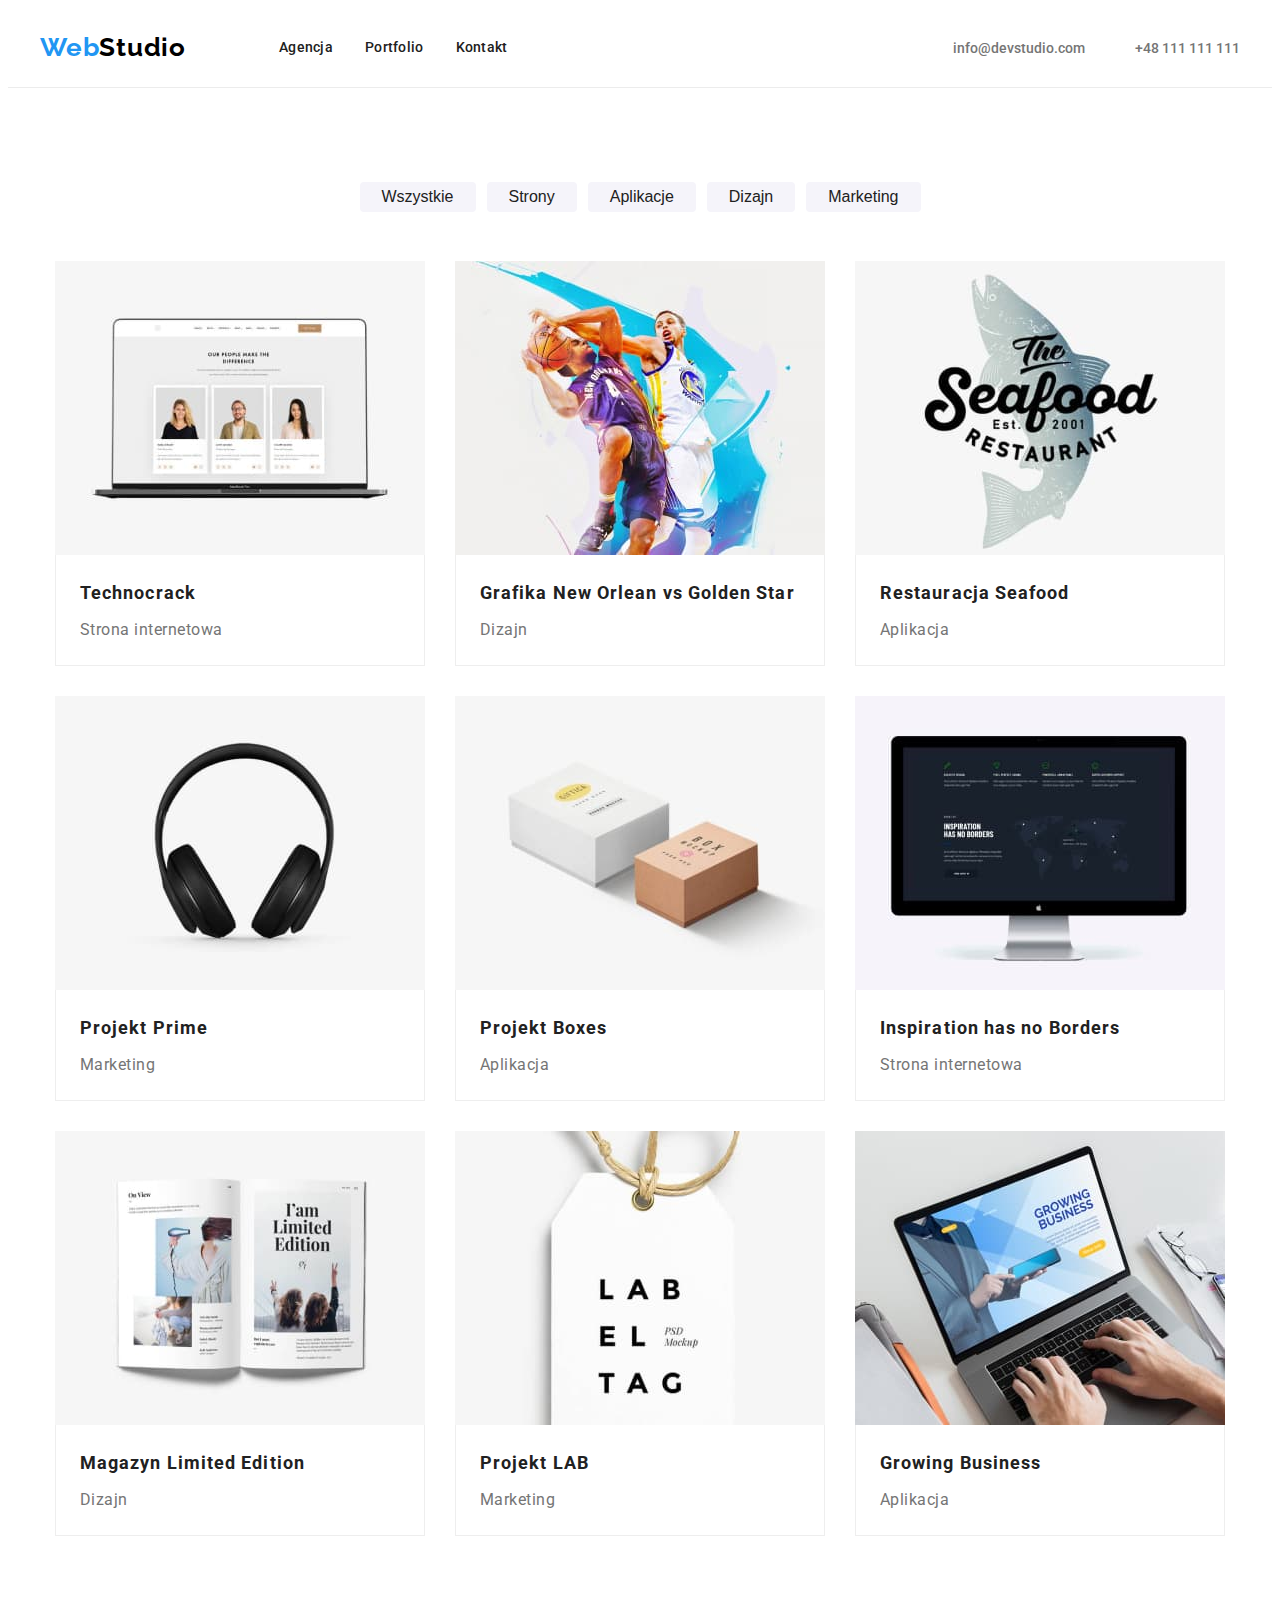
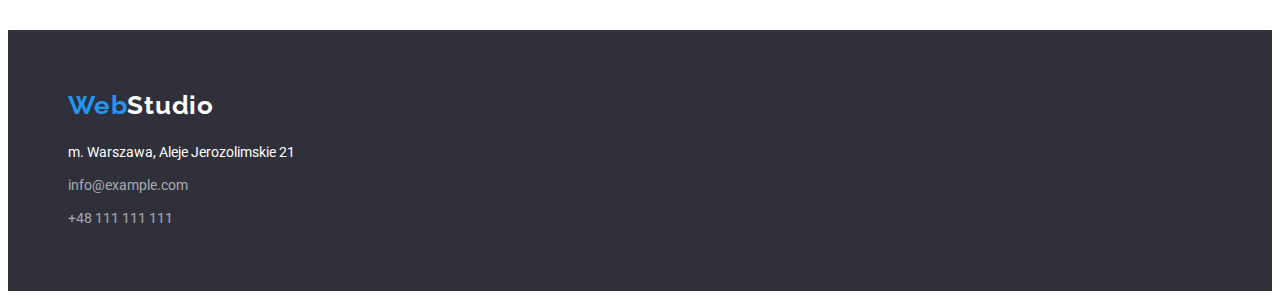
==== commit 1ce3c816: "updated navbar" ====
--- a/portfolio.html
+++ b/portfolio.html
@@ -18,32 +18,28 @@
       referrerpolicy="no-referrer"
     />
     <link rel="stylesheet" href="css/styles.css" />
-    <title>Studio</title>
+    <title>Portfolio - Studio</title>
   </head>
   <body>
     <header class="page-header">
       <div class="container">
         <div class="navbar">
-          <div class="navbar">
-            <a class="logo-text" href="./index.html"
-              ><span class="logo-text-color">Web</span>Studio</a
-            >
-            <nav>
-              <ul class="main-nav-list">
-                <li class="main-nav-item">
-                  <a class="main-nav-link" href="#./index.html">Agencja</a>
-                </li>
-                <li class="main-nav-item">
-                  <a class="main-nav-link active" href="./portfolio.html"
-                    >Portfolio</a
-                  >
-                </li>
-                <li class="main-nav-item">
-                  <a class="main-nav-link" href="#">Kontakt</a>
-                </li>
-              </ul>
-            </nav>
-          </div>
+          <a class="logo-text" href="./index.html"
+            ><span class="logo-text-color">Web</span>Studio</a
+          >
+          <nav>
+            <ul class="main-nav-list">
+              <li class="main-nav-item">
+                <a class="main-nav-link" href="./index.html">Agencja</a>
+              </li>
+              <li class="main-nav-item">
+                <a class="main-nav-link" href="./portfolio.html">Portfolio</a>
+              </li>
+              <li class="main-nav-item">
+                <a class="main-nav-link" href="#">Kontakt</a>
+              </li>
+            </ul>
+          </nav>
 
           <ul class="contact-link-list">
             <li class="contact-link-item">
--- a/css/styles.css
+++ b/css/styles.css
@@ -34,6 +34,7 @@
 .page-header {
   border-bottom: 1px solid #ececec;
   background-color: #fff;
+  padding: 24px;
 }
 
 .section {
@@ -45,8 +46,7 @@
 .navbar {
   display: flex;
   align-items: center;
-  justify-content: space-between;
-  height: 80px;
+  justify-content: flex-start;
 }
 
 .main-nav-list {
@@ -65,6 +65,7 @@
 
 .contact-link-list {
   display: flex;
+  margin-left: auto;
 }
 
 .contact-link-item {
